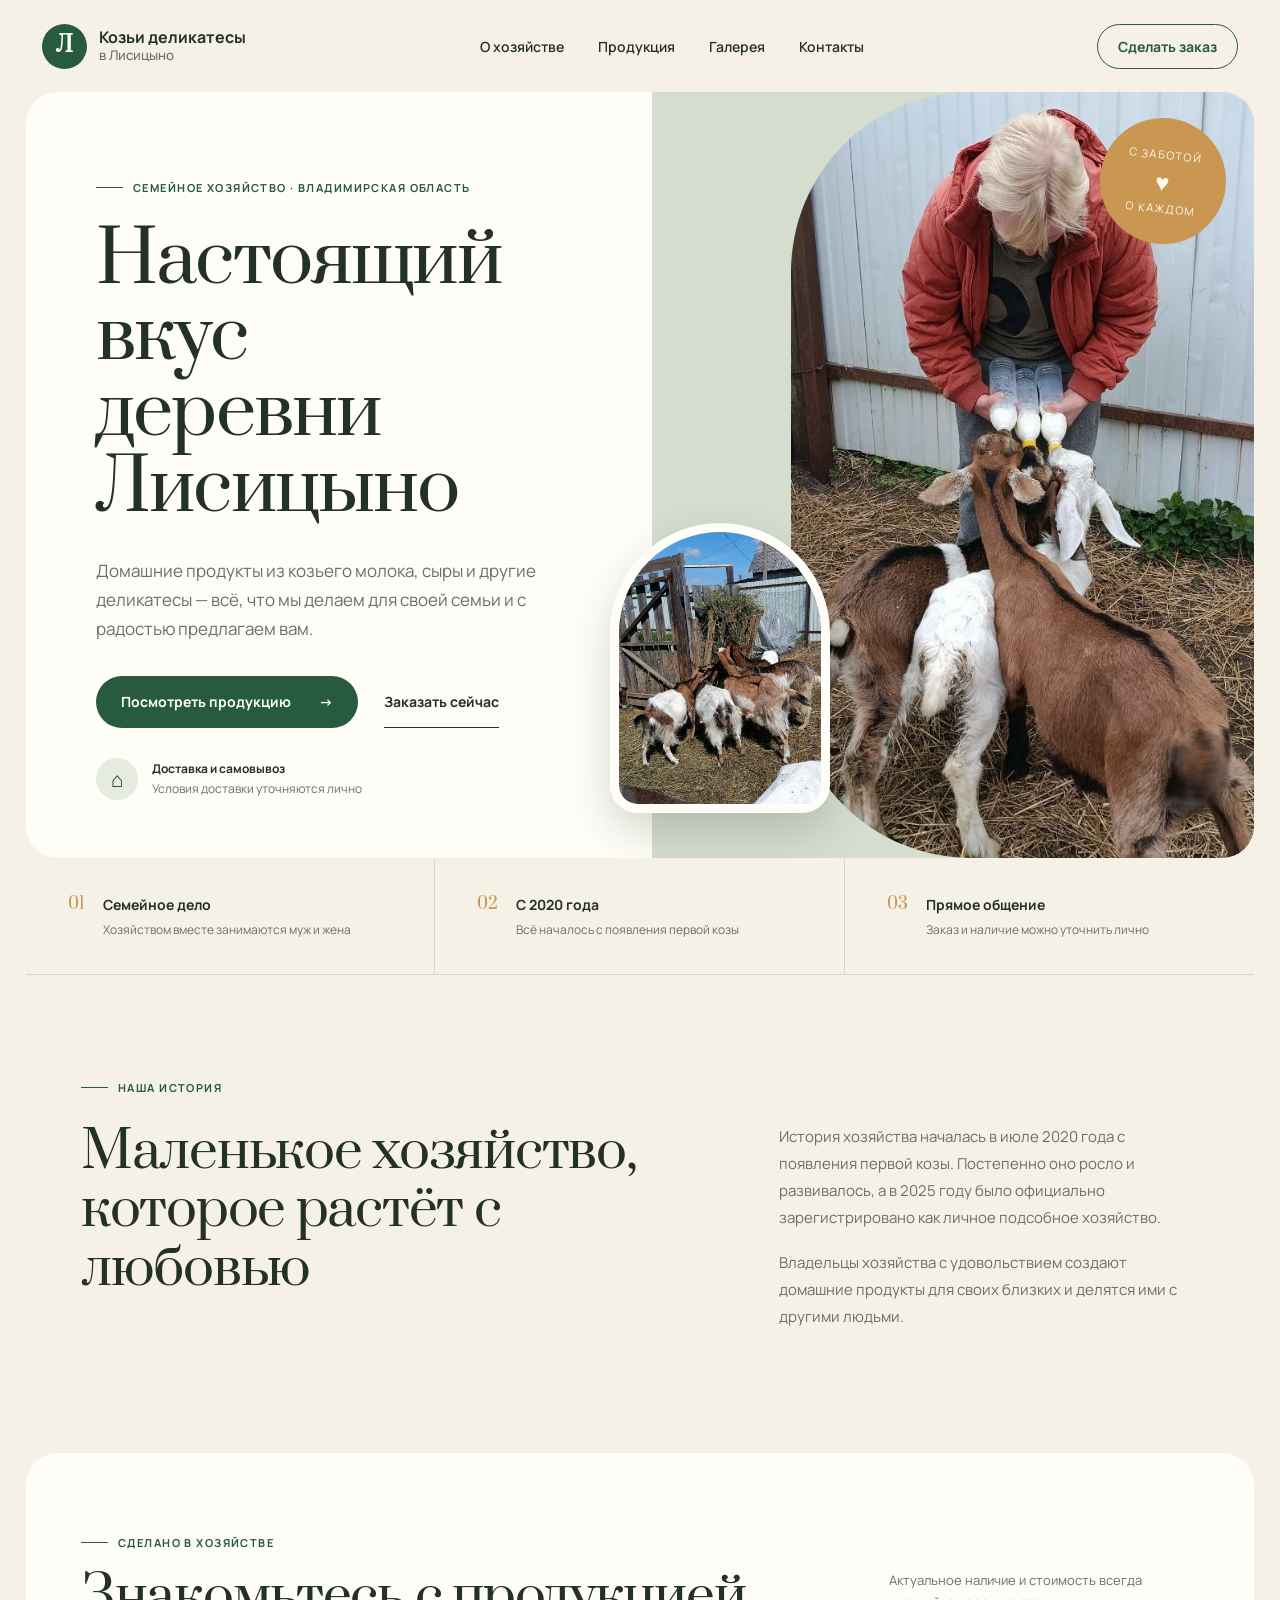
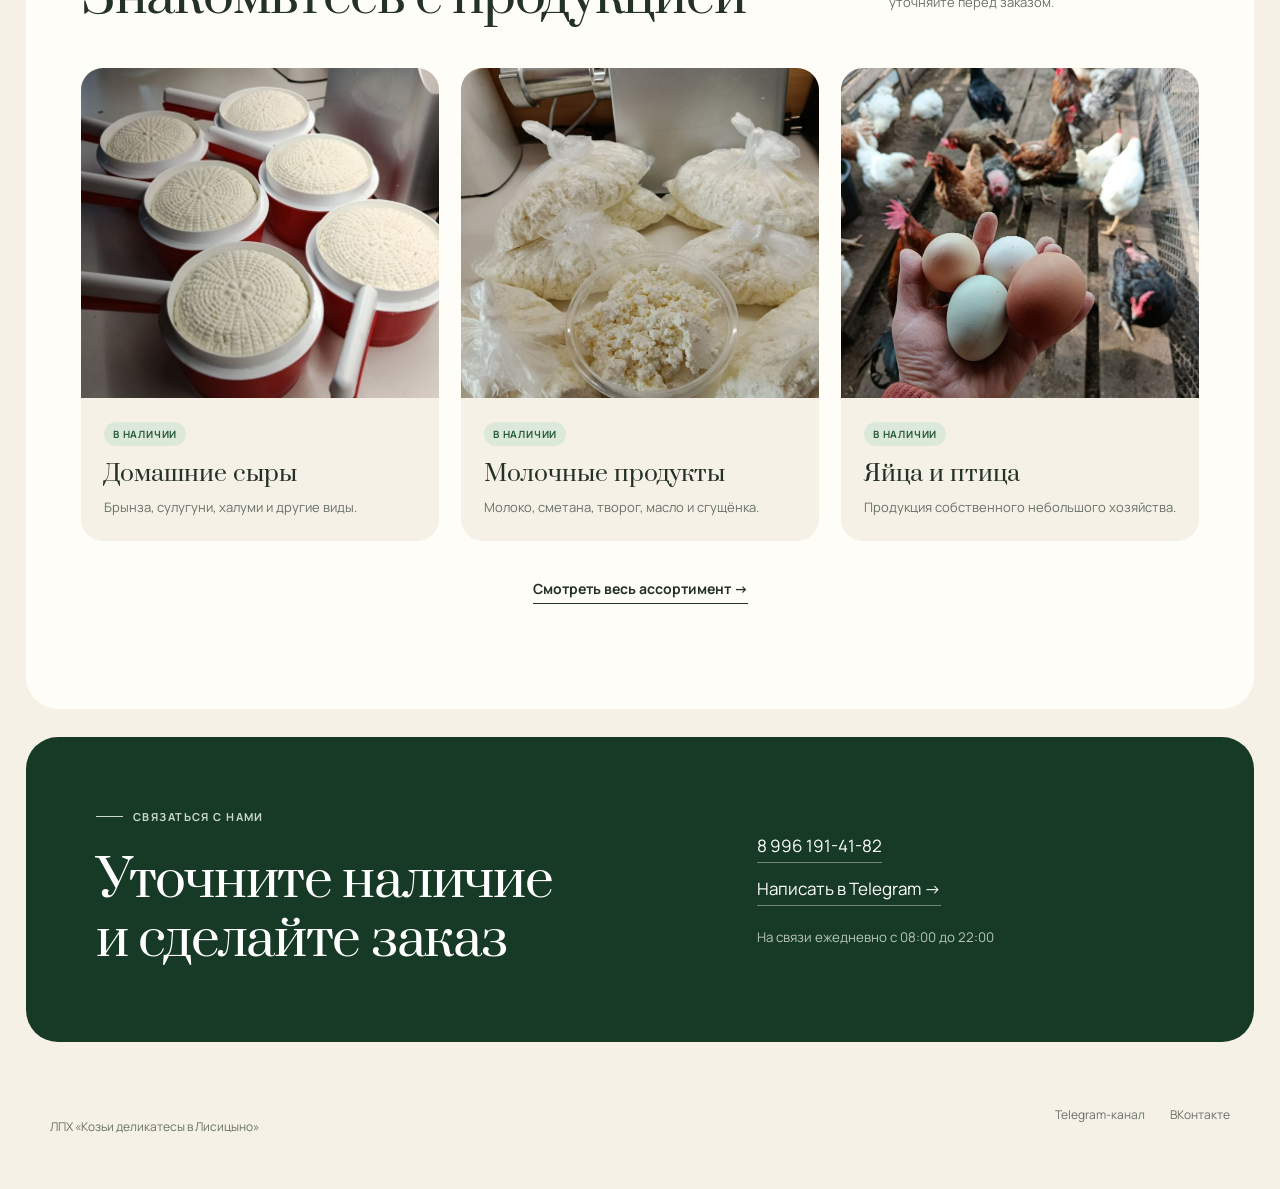
==== index.html @ 22e9ccdc "Publish LPH Lisizino website" ====
<!doctype html>
<html lang="ru">
  <head>
    <meta charset="UTF-8" />
    <meta name="viewport" content="width=device-width, initial-scale=1.0" />
    <meta
      name="description"
      content="Семейное хозяйство «Козьи деликатесы в Лисицыно»: домашние продукты, козоводство и птицеводство во Владимирской области."
    />
    <meta property="og:title" content="ЛПХ Козьи деликатесы в Лисицыно" />
    <meta
      property="og:description"
      content="Семейное хозяйство во Владимирской области. Продукты, сделанные с заботой о близких и покупателях."
    />
    <meta property="og:type" content="website" />
    <title>ЛПХ Козьи деликатесы в Лисицыно</title>
    <link rel="preconnect" href="https://fonts.googleapis.com" />
    <link rel="preconnect" href="https://fonts.gstatic.com" crossorigin />
    <link
      href="https://fonts.googleapis.com/css2?family=Manrope:wght@400;500;600;700&amp;family=Prata&amp;display=swap"
      rel="stylesheet"
    />
    <link rel="stylesheet" href="css/style.css" />
  </head>
  <body>
    <header class="site-header">
      <a class="brand" href="#top" aria-label="На главную">
        <span class="brand-mark" aria-hidden="true">Л</span>
        <span>Козьи деликатесы<br /><small>в Лисицыно</small></span>
      </a>
      <nav class="desktop-nav" aria-label="Основная навигация">
        <a href="about.html">О хозяйстве</a>
        <a href="products.html">Продукция</a>
        <a href="gallery.html">Галерея</a>
        <a href="contacts.html">Контакты</a>
      </nav>
      <a class="header-action" href="order.html">
        Сделать заказ
      </a>
    </header>

    <main id="top">
      <section class="hero" aria-labelledby="hero-title">
        <div class="hero-copy">
          <p class="eyebrow"><span></span> Семейное хозяйство · Владимирская область</p>
          <h1 id="hero-title">Настоящий вкус<br />деревни Лисицыно</h1>
          <p class="hero-lead">
            Домашние продукты из козьего молока, сыры и другие деликатесы — всё, что мы делаем для своей семьи и с радостью предлагаем вам.
          </p>
          <div class="hero-actions">
            <a class="button button-primary" href="products.html">Посмотреть продукцию <span>→</span></a>
            <a class="button button-link" href="order.html">Заказать сейчас</a>
          </div>
          <div class="hero-note">
            <span class="hero-note-icon" aria-hidden="true">⌂</span>
            <p><strong>Доставка и самовывоз</strong><br />Условия доставки уточняются лично</p>
          </div>
        </div>

        <div class="hero-visual" aria-label="Фотографии хозяйства">
          <div class="photo photo-main">
            <img src="images/Козлята.jpg" alt="Кормление козлят в семейном хозяйстве" />
          </div>
          <div class="photo photo-small">
            <img src="images/Козы.jpg" alt="Козы на территории хозяйства" />
          </div>
          <div class="roundel" aria-hidden="true"><span>С заботой</span><b>♥</b><span>о каждом</span></div>
        </div>
      </section>

      <section class="trust-strip" aria-label="Главное о хозяйстве">
        <article><span>01</span><div><strong>Семейное дело</strong><p>Хозяйством вместе занимаются муж и жена</p></div></article>
        <article><span>02</span><div><strong>С 2020 года</strong><p>Всё началось с появления первой козы</p></div></article>
        <article><span>03</span><div><strong>Прямое общение</strong><p>Заказ и наличие можно уточнить лично</p></div></article>
      </section>

      <section class="intro" id="story">
        <p class="eyebrow"><span></span> Наша история</p>
        <div class="intro-grid">
          <h2>Маленькое хозяйство,<br />которое растёт с любовью</h2>
          <div>
            <p>
              История хозяйства началась в июле 2020 года с появления первой козы. Постепенно оно росло и развивалось, а в 2025 году было официально зарегистрировано как личное подсобное хозяйство.
            </p>
            <p>
              Владельцы хозяйства с удовольствием создают домашние продукты для своих близких и делятся ими с другими людьми.
            </p>
          </div>
        </div>
      </section>

      <section class="products-preview" id="products">
        <div class="section-heading">
          <div><p class="eyebrow"><span></span> Сделано в хозяйстве</p><h2>Знакомьтесь с продукцией</h2></div>
          <p>Актуальное наличие и стоимость всегда уточняйте перед заказом.</p>
        </div>
        <div class="product-grid">
          <a href="products.html" aria-label="Посмотреть домашние сыры"><article><img src="images/Сыр Брынза.jpg" alt="Домашняя брынза" loading="lazy" /><div><span class="available">В наличии</span><h3>Домашние сыры</h3><p>Брынза, сулугуни, халуми и другие виды.</p></div></article></a>
          <a href="products.html" aria-label="Посмотреть молочные продукты"><article><img src="images/Творог.jpg" alt="Домашний творог" loading="lazy" /><div><span class="available">В наличии</span><h3>Молочные продукты</h3><p>Молоко, сметана, творог, масло и сгущёнка.</p></div></article></a>
          <a href="products.html" aria-label="Посмотреть яйца и птицу"><article><img src="images/Яйца.jpg" alt="Домашние яйца" loading="lazy" /><div><span class="available">В наличии</span><h3>Яйца и птица</h3><p>Продукция собственного небольшого хозяйства.</p></div></article></a>
        </div>
        <a class="catalog-link" href="products.html">Смотреть весь ассортимент →</a>
      </section>

      <section class="contact-card" id="contacts">
        <div><p class="eyebrow light"><span></span> Связаться с нами</p><h2>Уточните наличие<br />и сделайте заказ</h2></div>
        <div class="contact-actions">
          <a href="tel:+79961914182">8 996 191-41-82</a>
          <a href="https://t.me/Oksana_Lisicino72" target="_blank" rel="noreferrer">Написать в Telegram →</a>
          <small>На связи ежедневно с 08:00 до 22:00</small>
        </div>
      </section>
    </main>

    <footer>
      <p>ЛПХ «Козьи деликатесы в Лисицыно»</p>
      <div><a href="https://t.me/lisizino" target="_blank" rel="noreferrer">Telegram-канал</a><a href="https://vk.com/club230676151" target="_blank" rel="noreferrer">ВКонтакте</a></div>
    </footer>
    <script src="js/main.js"></script>
  </body>
</html>
---- css/style.css ----
:root {
  --cream: #f6f1e7;
  --paper: #fffdf7;
  --ink: #243126;
  --muted: #687168;
  --green: #285b3d;
  --green-dark: #173a27;
  --sage: #aec0a2;
  --ochre: #c99752;
  --line: rgba(36, 49, 38, 0.14);
  --radius-lg: 32px;
  --radius-md: 22px;
}

* { box-sizing: border-box; }
html { scroll-behavior: smooth; }
body { margin: 0; background: var(--cream); color: var(--ink); font-family: "Manrope", sans-serif; }
a { color: inherit; text-decoration: none; }
img { display: block; width: 100%; height: 100%; object-fit: cover; }

.site-header { position: sticky; top: 0; z-index: 100; height: 92px; max-width: 1420px; margin: auto; padding: 0 42px; display: flex; align-items: center; justify-content: space-between; background: rgba(246,241,231,.94); backdrop-filter: blur(14px); }
.brand { display: flex; align-items: center; gap: 12px; font-weight: 700; line-height: 1.05; }
.brand small { font-weight: 500; color: var(--muted); }
.brand-mark { width: 45px; height: 45px; display: grid; place-items: center; border-radius: 50%; background: var(--green); color: white; font-family: "Prata", serif; font-size: 22px; }
.desktop-nav { display: flex; gap: 34px; font-size: 14px; font-weight: 600; }
.desktop-nav a { transition: color .2s; }
.desktop-nav a:hover { color: var(--green); }
.header-action { border: 1px solid var(--green); color: var(--green); border-radius: 999px; padding: 12px 20px; font-size: 14px; font-weight: 700; }

main { max-width: 1420px; margin: auto; padding: 0 26px 30px; }
.hero { min-height: 680px; border-radius: var(--radius-lg); background: var(--paper); overflow: hidden; display: grid; grid-template-columns: 51% 49%; }
.hero-copy { padding: 88px 70px 58px; display: flex; flex-direction: column; align-items: flex-start; }
.eyebrow { margin: 0 0 28px; display: flex; align-items: center; gap: 10px; color: var(--green); text-transform: uppercase; letter-spacing: .13em; font-size: 11px; font-weight: 700; }
.eyebrow span { width: 27px; height: 1px; background: currentColor; }
h1, h2 { font-family: "Prata", serif; font-weight: 400; letter-spacing: -.025em; }
h1 { max-width: 700px; margin: 0; font-size: clamp(51px, 5.6vw, 82px); line-height: 1.06; }
.hero-lead { max-width: 580px; margin: 30px 0 32px; color: var(--muted); font-size: 17px; line-height: 1.7; }
.hero-actions { display: flex; align-items: center; gap: 26px; }
.button { min-height: 52px; display: inline-flex; align-items: center; justify-content: center; gap: 28px; font-size: 14px; font-weight: 700; }
.button-primary { padding: 0 25px; border-radius: 999px; background: var(--green); color: white; transition: transform .2s, background .2s; }
.button-primary:hover { transform: translateY(-2px); background: var(--green-dark); }
.button-link { border-bottom: 1px solid var(--ink); }
.hero-note { margin-top: auto; padding-top: 30px; display: flex; align-items: center; gap: 14px; font-size: 12px; }
.hero-note p { margin: 0; line-height: 1.6; color: var(--muted); }
.hero-note strong { color: var(--ink); }
.hero-note-icon { width: 42px; height: 42px; display: grid; place-items: center; background: #e5ebdf; border-radius: 50%; font-size: 21px; }

.hero-visual { position: relative; min-height: 680px; background: #d5ddce; }
.photo { overflow: hidden; }
.photo-main { position: absolute; inset: 0 0 0 23%; border-radius: 180px 0 0 180px; }
.photo-main img { object-position: 50% 55%; }
.photo-small { position: absolute; left: -7%; bottom: 45px; width: 220px; height: 290px; border: 9px solid var(--paper); border-radius: 110px 110px 28px 28px; box-shadow: 0 18px 42px rgba(26,44,31,.18); }
.roundel { position: absolute; right: 28px; top: 26px; width: 126px; height: 126px; border-radius: 50%; background: var(--ochre); color: #fff8eb; display: flex; flex-direction: column; justify-content: center; align-items: center; transform: rotate(6deg); font-size: 11px; text-transform: uppercase; letter-spacing: .12em; }
.roundel b { font-size: 24px; margin: 3px; }

.trust-strip { display: grid; grid-template-columns: repeat(3,1fr); border-bottom: 1px solid var(--line); }
.trust-strip article { padding: 35px 42px; display: flex; gap: 18px; border-right: 1px solid var(--line); }
.trust-strip article:last-child { border: 0; }
.trust-strip span { color: var(--ochre); font-family: "Prata", serif; }
.trust-strip strong { font-size: 14px; }
.trust-strip p { margin: 6px 0 0; color: var(--muted); font-size: 12px; line-height: 1.5; }

.intro { padding: 105px 55px; }
.intro-grid { display: grid; grid-template-columns: 1.05fr .75fr; gap: 110px; }
h2 { margin: 0; font-size: clamp(38px, 4vw, 58px); line-height: 1.15; }
.intro-grid p { margin: 0 0 18px; color: var(--muted); font-size: 15px; line-height: 1.8; }

.products-preview { padding: 82px 55px 105px; background: var(--paper); border-radius: var(--radius-lg); }
.section-heading { margin-bottom: 42px; display: flex; align-items: end; justify-content: space-between; gap: 30px; }
.section-heading .eyebrow { margin-bottom: 18px; }
.section-heading > p { max-width: 310px; color: var(--muted); font-size: 13px; line-height: 1.7; }
.product-grid { display: grid; grid-template-columns: repeat(3,1fr); gap: 22px; }
.product-grid > a { display: block; border-radius: var(--radius-md); }
.product-grid article { height: 100%; overflow: hidden; background: var(--cream); border-radius: var(--radius-md); transition: transform .28s ease, box-shadow .28s ease; }
.product-grid > a:hover article, .product-grid > a:focus-visible article { transform: scale(1.035); box-shadow: 0 20px 42px rgba(31,54,36,.16); }
.product-grid > a:focus-visible { outline: 3px solid var(--ochre); outline-offset: 5px; }
.product-grid article > img { height: 330px; }
.product-grid article > div { padding: 23px; }
.available { display: inline-block; margin-bottom: 12px; padding: 5px 9px; border-radius: 999px; color: var(--green); background: #dce9da; font-size: 10px; font-weight: 700; text-transform: uppercase; letter-spacing: .08em; }
.product-grid h3 { margin: 0 0 8px; font-family: "Prata", serif; font-weight: 400; font-size: 23px; }
.product-grid p { margin: 0; color: var(--muted); font-size: 13px; line-height: 1.6; }

.contact-card { margin-top: 28px; padding: 72px 70px; border-radius: var(--radius-lg); background: var(--green-dark); color: white; display: grid; grid-template-columns: 1fr .7fr; align-items: center; gap: 50px; }
.eyebrow.light { color: #cad8c7; }
.contact-actions { display: flex; flex-direction: column; align-items: flex-start; gap: 14px; }
.contact-actions a { font-size: 17px; border-bottom: 1px solid rgba(255,255,255,.4); padding-bottom: 5px; }
.contact-actions small { margin-top: 8px; color: #b7c6b8; }
footer { max-width: 1420px; margin: auto; padding: 34px 50px 42px; display: flex; justify-content: space-between; color: var(--muted); font-size: 12px; }
footer div { display: flex; gap: 25px; }
.desktop-nav .active { color: var(--green); }
.catalog-link { display: table; margin: 38px auto 0; border-bottom: 1px solid var(--ink); padding-bottom: 5px; font-weight: 700; font-size: 14px; }

.page-hero { padding: 105px 55px 90px; text-align: center; }
.page-hero .eyebrow { justify-content: center; }
.page-hero h1 { max-width: none; }
.page-hero > p:last-child { max-width: 580px; margin: 28px auto 0; color: var(--muted); line-height: 1.75; }
.catalog-section { padding: 72px 55px 100px; background: var(--paper); border-radius: var(--radius-lg); }
.catalog-section.alt { margin-top: 28px; background: #e9edde; }
.category-heading { margin-bottom: 40px; display: grid; grid-template-columns: .45fr 1fr; align-items: end; gap: 30px; }
.category-heading > p { margin: 0; color: var(--green); text-transform: uppercase; letter-spacing: .12em; font-size: 11px; font-weight: 700; }
.catalog-grid { display: grid; grid-template-columns: repeat(3,1fr); gap: 22px; }
.catalog-card { position: relative; overflow: hidden; background: var(--cream); border-radius: var(--radius-md); transition: transform .28s ease, box-shadow .28s ease; }
.catalog-card:hover, .catalog-card:focus-within { transform: scale(1.025); box-shadow: 0 20px 42px rgba(31,54,36,.16); }
.catalog-card img { height: 290px; }
.catalog-card > div { padding: 22px; }
.catalog-card h3 { margin: 0 0 8px; font-family: "Prata", serif; font-size: 22px; font-weight: 400; }
.catalog-card p { min-height: 42px; margin: 0 0 17px; color: var(--muted); font-size: 12px; line-height: 1.65; }
.catalog-card a { font-size: 12px; font-weight: 700; border-bottom: 1px solid var(--ink); }
.catalog-card a::after { content: ""; position: absolute; inset: 0; z-index: 2; }
.catalog-card:focus-within { outline: 3px solid var(--ochre); outline-offset: 4px; }
.catalog-note { max-width: 730px; margin: 38px auto 0; text-align: center; color: var(--muted); font-size: 13px; line-height: 1.7; }

.about-hero { min-height: 650px; border-radius: var(--radius-lg); overflow: hidden; background: var(--paper); display: grid; grid-template-columns: 1fr .82fr; }
.about-hero > div { padding: 100px 70px; display: flex; flex-direction: column; justify-content: center; }
.about-hero > div > p:last-child { max-width: 510px; color: var(--muted); line-height: 1.75; }
.about-hero > img { min-height: 650px; }
.timeline-section { padding: 105px 55px; }
.timeline { display: grid; grid-template-columns: repeat(3,1fr); border-top: 1px solid var(--line); }
.timeline article { padding: 35px 40px 10px 0; }
.timeline strong { color: var(--ochre); font-family: "Prata", serif; }
.timeline h3 { font-family: "Prata", serif; font-size: 25px; font-weight: 400; }
.timeline p { color: var(--muted); font-size: 13px; line-height: 1.7; }
.family-story { padding: 75px 60px; border-radius: var(--radius-lg); background: var(--paper); display: grid; grid-template-columns: 1fr .9fr; align-items: center; gap: 90px; }
.stacked-photos { height: 650px; position: relative; }
.stacked-photos img:first-child { width: 74%; border-radius: 190px 190px 30px 30px; }
.stacked-photos img:last-child { position: absolute; right: 0; bottom: 10px; width: 48%; height: 45%; border: 8px solid var(--paper); border-radius: 28px; }
.family-story > div:last-child > p:not(.eyebrow) { color: var(--muted); line-height: 1.8; }
.family-story .button { margin-top: 20px; }

.gallery-heading { padding-bottom: 65px; }
.gallery-grid { padding: 0 20px 80px; display: grid; grid-template-columns: repeat(4,1fr); grid-auto-rows: 290px; gap: 15px; }
.gallery-grid button { position: relative; border: 0; padding: 0; overflow: hidden; border-radius: 18px; cursor: zoom-in; background: #ddd; }
.gallery-grid button:nth-child(1), .gallery-grid button:nth-child(6), .gallery-grid button:nth-child(9) { grid-row: span 2; }
.gallery-grid button:nth-child(4), .gallery-grid button:nth-child(11) { grid-column: span 2; }
.gallery-grid img { transition: transform .35s; }
.gallery-grid button:hover img { transform: scale(1.035); }
.gallery-grid span { position: absolute; left: 14px; bottom: 14px; padding: 7px 11px; background: rgba(255,253,247,.9); border-radius: 999px; font-size: 10px; font-weight: 700; }
.lightbox { width: min(90vw, 900px); height: 88vh; padding: 0; border: 0; border-radius: 22px; background: #111; }
.lightbox::backdrop { background: rgba(20,28,22,.8); }
.lightbox img { object-fit: contain; }
.lightbox button { position: absolute; z-index: 2; right: 14px; top: 12px; width: 42px; height: 42px; border: 0; border-radius: 50%; background: white; font-size: 25px; cursor: pointer; }

.contacts-layout { min-height: 670px; border-radius: var(--radius-lg); overflow: hidden; background: var(--paper); display: grid; grid-template-columns: 1fr .8fr; }
.contacts-copy { padding: 90px 70px 60px; }
.contacts-copy > p { max-width: 550px; color: var(--muted); line-height: 1.75; }
.contacts-photo img { min-height: 670px; }
.contact-list { margin-top: 45px; border-top: 1px solid var(--line); }
.contact-list a { padding: 19px 0; border-bottom: 1px solid var(--line); display: grid; grid-template-columns: 130px 1fr auto; align-items: center; gap: 16px; }
.contact-list small { color: var(--muted); }
.contact-list strong { font-size: 15px; }
.delivery-grid { padding: 90px 55px; display: grid; grid-template-columns: repeat(3,1fr); gap: 22px; }
.delivery-grid article { padding: 36px; border: 1px solid var(--line); border-radius: var(--radius-md); }
.delivery-grid span { color: var(--ochre); font-family: "Prata", serif; }
.delivery-grid h2 { margin: 28px 0 15px; font-size: 29px; }
.delivery-grid p { color: var(--muted); font-size: 13px; line-height: 1.75; }
.social-section { padding: 75px 70px; border-radius: var(--radius-lg); background: #e3e9dc; display: grid; grid-template-columns: 1fr .7fr; align-items: center; gap: 50px; }
.social-section > div:last-child { display: flex; flex-direction: column; }
.social-section a { padding: 20px 0; border-bottom: 1px solid var(--line); display: flex; justify-content: space-between; font-weight: 700; }

.order-layout { min-height: 730px; overflow: hidden; border-radius: var(--radius-lg); background: var(--paper); display: grid; grid-template-columns: .82fr 1.18fr; }
.order-intro { padding: 90px 65px; background: #e4eadc; }
.order-intro > p:not(.eyebrow) { max-width: 510px; color: var(--muted); line-height: 1.75; }
.order-facts { margin-top: 55px; display: grid; gap: 18px; }
.order-facts p { margin: 0; padding-top: 18px; border-top: 1px solid var(--line); color: var(--muted); font-size: 12px; line-height: 1.65; }
.order-facts strong { color: var(--ink); font-size: 13px; }
.form-panel { padding: 70px; }
.form-panel form { display: grid; gap: 22px; }
.form-row { display: grid; grid-template-columns: 1fr 1fr; gap: 18px; }
.form-panel label, .form-panel legend { display: grid; gap: 9px; font-size: 12px; font-weight: 700; }
.form-panel label > span:first-of-type { color: #9c493d; }
.form-panel input, .form-panel textarea { width: 100%; border: 1px solid var(--line); border-radius: 12px; background: #faf8f1; color: var(--ink); padding: 14px 15px; font: inherit; font-size: 14px; outline: none; resize: vertical; }
.form-panel input:focus, .form-panel textarea:focus { border-color: var(--green); box-shadow: 0 0 0 3px rgba(40,91,61,.1); }
.form-panel fieldset { margin: 0; padding: 0; border: 0; }
.form-panel fieldset legend { margin-bottom: 12px; }
.radio { display: inline-flex !important; grid-auto-flow: column; align-items: center; justify-content: start; margin-right: 16px; cursor: pointer; }
.radio input, .agreement input { width: 18px; height: 18px; accent-color: var(--green); }
.radio span, .agreement span { color: var(--ink) !important; }
.agreement { display: flex !important; grid-auto-flow: column; align-items: flex-start; justify-content: start; font-weight: 500 !important; cursor: pointer; }
.submit-order { min-height: 56px; border: 0; border-radius: 999px; padding: 0 25px; background: var(--green); color: white; display: flex; align-items: center; justify-content: space-between; font: inherit; font-size: 14px; font-weight: 700; cursor: pointer; transition: background .2s, transform .2s; }
.submit-order:hover { background: var(--green-dark); transform: translateY(-2px); }
.submit-order:disabled { opacity: .65; cursor: wait; transform: none; }
.form-hint { margin: -9px 0 0; text-align: center; color: var(--muted); font-size: 10px; }
.form-hint.error { color: #a53f35; font-weight: 700; }
.website-field { position: absolute !important; left: -10000px !important; width: 1px !important; height: 1px !important; overflow: hidden !important; }
.product-suggestions { margin-top: -10px; }
.product-suggestions > p { margin: 0 0 10px; color: var(--muted); font-size: 11px; font-weight: 600; }
.suggestion-chips { display: flex; flex-wrap: wrap; gap: 8px; max-height: 126px; overflow-y: auto; padding: 2px 3px 3px 0; scrollbar-width: thin; }
.suggestion-chip { min-height: 36px; padding: 8px 13px; border: 1px solid var(--line); border-radius: 999px; background: var(--cream); color: var(--ink); font: inherit; font-size: 11px; font-weight: 600; cursor: pointer; transition: transform .18s, border-color .18s, background .18s; }
.suggestion-chip:hover { transform: translateY(-2px); border-color: var(--green); background: #e5ebdf; }
.suggestion-chip:active { transform: scale(.96); }
.suggestion-chip.selected { border-color: var(--green); background: var(--green); color: white; }
.suggestion-chip:focus-visible { outline: 3px solid rgba(201,151,82,.45); outline-offset: 2px; }
.order-result { text-align: center; padding-top: 45px; }
.result-icon { width: 65px; height: 65px; margin: auto; display: grid; place-items: center; border-radius: 50%; background: #dce9da; color: var(--green); font-size: 27px; }
.order-result h2 { margin: 25px 0 12px; font-size: 38px; }
.order-result > p { color: var(--muted); line-height: 1.7; }
.prepared-message { margin: 25px 0; padding: 18px; border-radius: 14px; background: var(--cream); white-space: pre-line; text-align: left; color: var(--muted); font-size: 12px; line-height: 1.6; }
.start-over { display: block; margin: 20px auto 0; border: 0; border-bottom: 1px solid var(--ink); background: none; font: inherit; font-size: 12px; cursor: pointer; }

@media (max-width: 900px) {
  body { padding-bottom: 64px; }
  .desktop-nav { position: fixed; z-index: 110; left: 10px; right: 10px; bottom: 8px; display: grid; grid-template-columns: repeat(4,1fr); gap: 0; padding: 7px; border: 1px solid var(--line); border-radius: 18px; background: rgba(255,253,247,.96); box-shadow: 0 10px 35px rgba(24,44,29,.18); backdrop-filter: blur(14px); }
  .desktop-nav a { padding: 8px 4px; text-align: center; font-size: 10px; }
  .site-header { padding: 0 22px; }
  main { padding: 0 12px 18px; }
  .hero { grid-template-columns: 1fr; }
  .hero-copy { padding: 58px 34px 42px; min-height: 610px; }
  .hero-visual { min-height: 520px; }
  .photo-main { inset: 0; border-radius: 0; }
  .photo-small { left: 22px; width: 160px; height: 215px; }
  .trust-strip { grid-template-columns: 1fr; padding: 16px 0; }
  .trust-strip article { border-right: 0; padding: 18px 28px; }
  .intro { padding: 80px 24px; }
  .intro-grid { grid-template-columns: 1fr; gap: 34px; }
  .products-preview { padding: 70px 24px; }
  .section-heading { align-items: flex-start; flex-direction: column; }
  .product-grid { grid-template-columns: 1fr; }
  .product-grid article > img { height: 380px; }
  .contact-card { padding: 56px 30px; grid-template-columns: 1fr; }
  .page-hero { padding: 75px 25px; }
  .catalog-section { padding: 60px 25px; }
  .category-heading { grid-template-columns: 1fr; }
  .catalog-grid { grid-template-columns: repeat(2,1fr); }
  .about-hero, .contacts-layout { grid-template-columns: 1fr; }
  .about-hero > div, .contacts-copy { padding: 70px 35px; }
  .about-hero > img, .contacts-photo img { min-height: 520px; }
  .family-story { grid-template-columns: 1fr; padding: 55px 30px; gap: 50px; }
  .gallery-grid { grid-template-columns: repeat(2,1fr); }
  .delivery-grid { padding: 70px 25px; grid-template-columns: 1fr; }
  .social-section { padding: 55px 30px; grid-template-columns: 1fr; }
  .order-layout { grid-template-columns: 1fr; }
  .order-intro, .form-panel { padding: 60px 35px; }
}

@media (max-width: 560px) {
  .site-header { height: 78px; }
  .brand { font-size: 13px; }
  .brand-mark { width: 39px; height: 39px; }
  .header-action { padding: 10px 13px; font-size: 11px; }
  .hero-copy { min-height: auto; padding: 48px 24px 42px; }
  h1 { font-size: 43px; }
  .hero-lead { font-size: 15px; }
  .hero-actions { width: 100%; flex-direction: column; align-items: stretch; gap: 14px; }
  .button-link { border: 0; }
  .hero-note { margin-top: 38px; }
  .hero-visual { min-height: 460px; }
  .roundel { width: 104px; height: 104px; right: 12px; }
  .photo-small { width: 125px; height: 176px; border-width: 6px; }
  .product-grid article > img { height: 300px; }
  footer { padding: 28px 25px; flex-direction: column; gap: 18px; }
  .catalog-grid { grid-template-columns: 1fr; }
  .catalog-card img { height: 330px; }
  .timeline-section { padding: 75px 24px; }
  .timeline { grid-template-columns: 1fr; }
  .stacked-photos { height: 500px; }
  .gallery-grid { padding: 0 0 60px; grid-auto-rows: 220px; gap: 8px; }
  .gallery-grid button { border-radius: 12px; }
  .gallery-grid button:nth-child(4), .gallery-grid button:nth-child(11) { grid-column: span 1; }
  .contacts-copy { padding: 58px 24px; }
  .contact-list a { grid-template-columns: 1fr auto; }
  .contact-list small { grid-column: 1 / -1; }
  .order-intro, .form-panel { padding: 52px 23px; }
  .form-row { grid-template-columns: 1fr; }
}
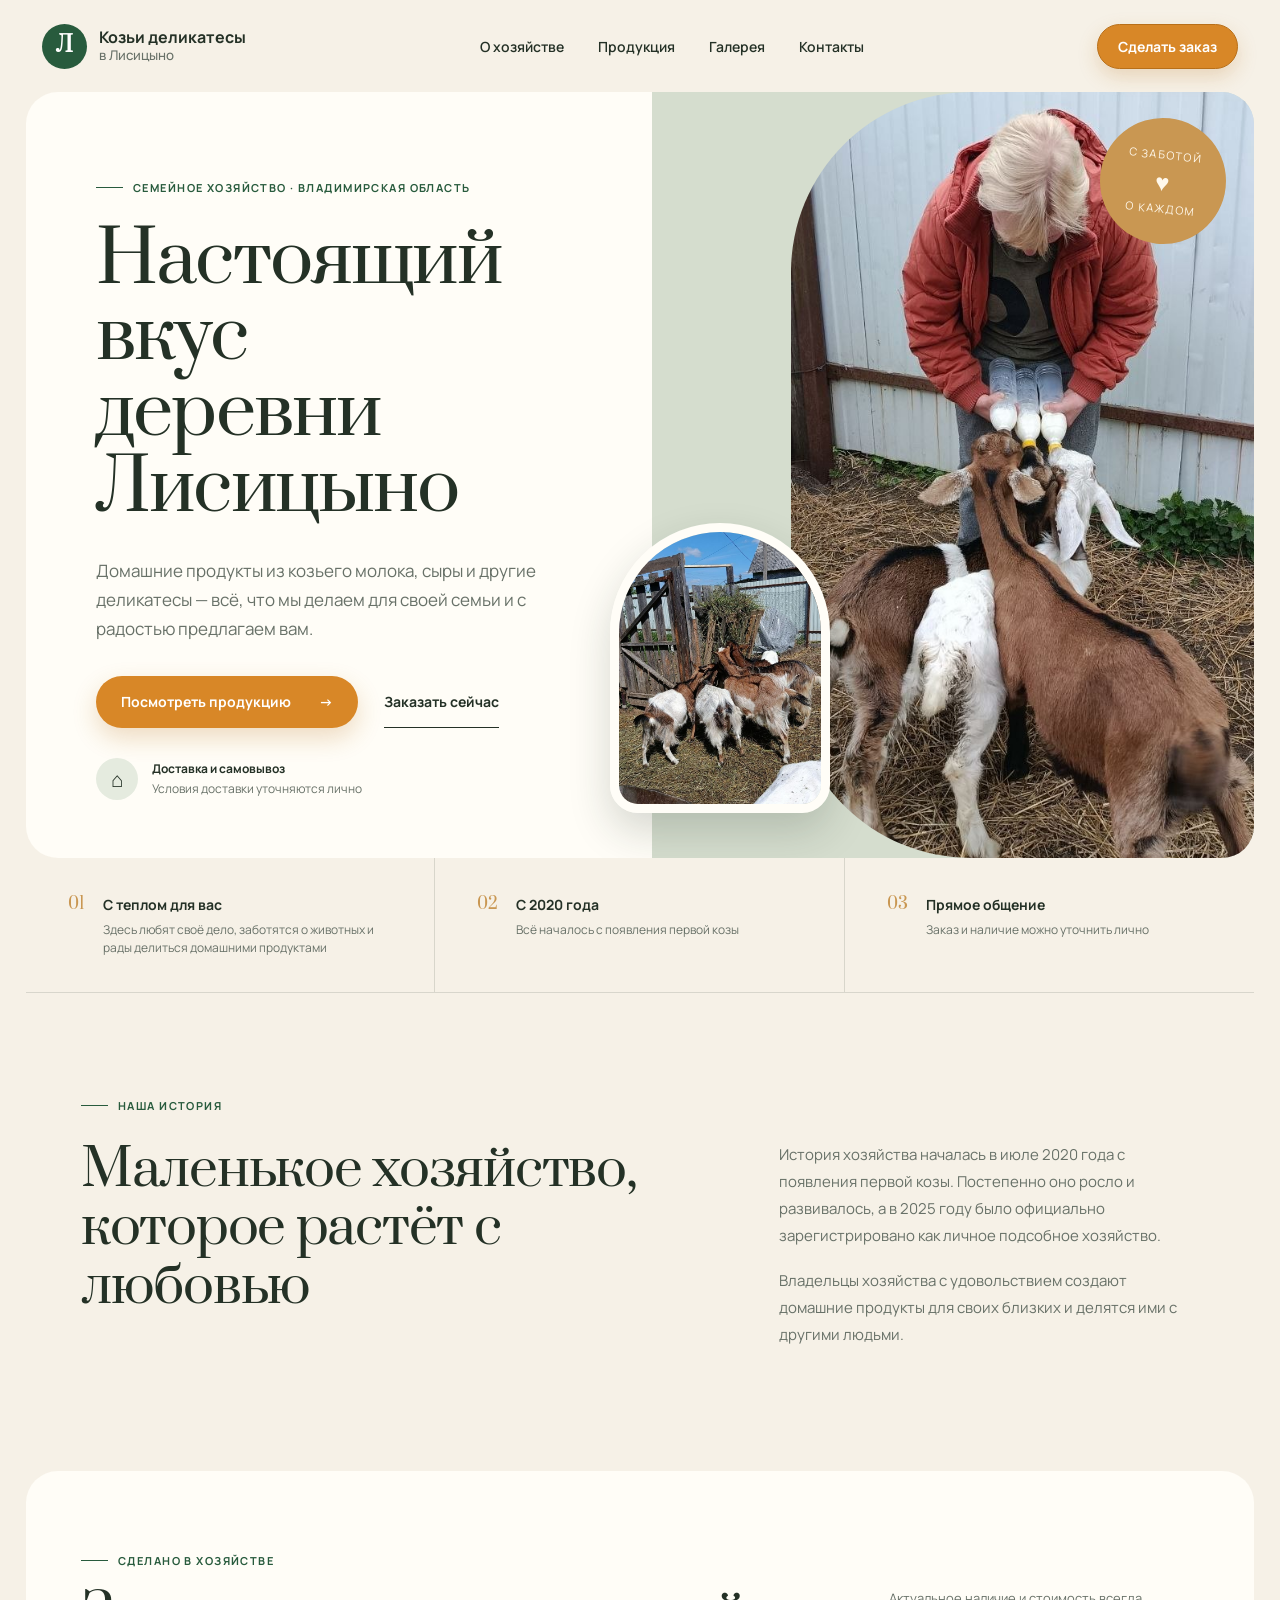
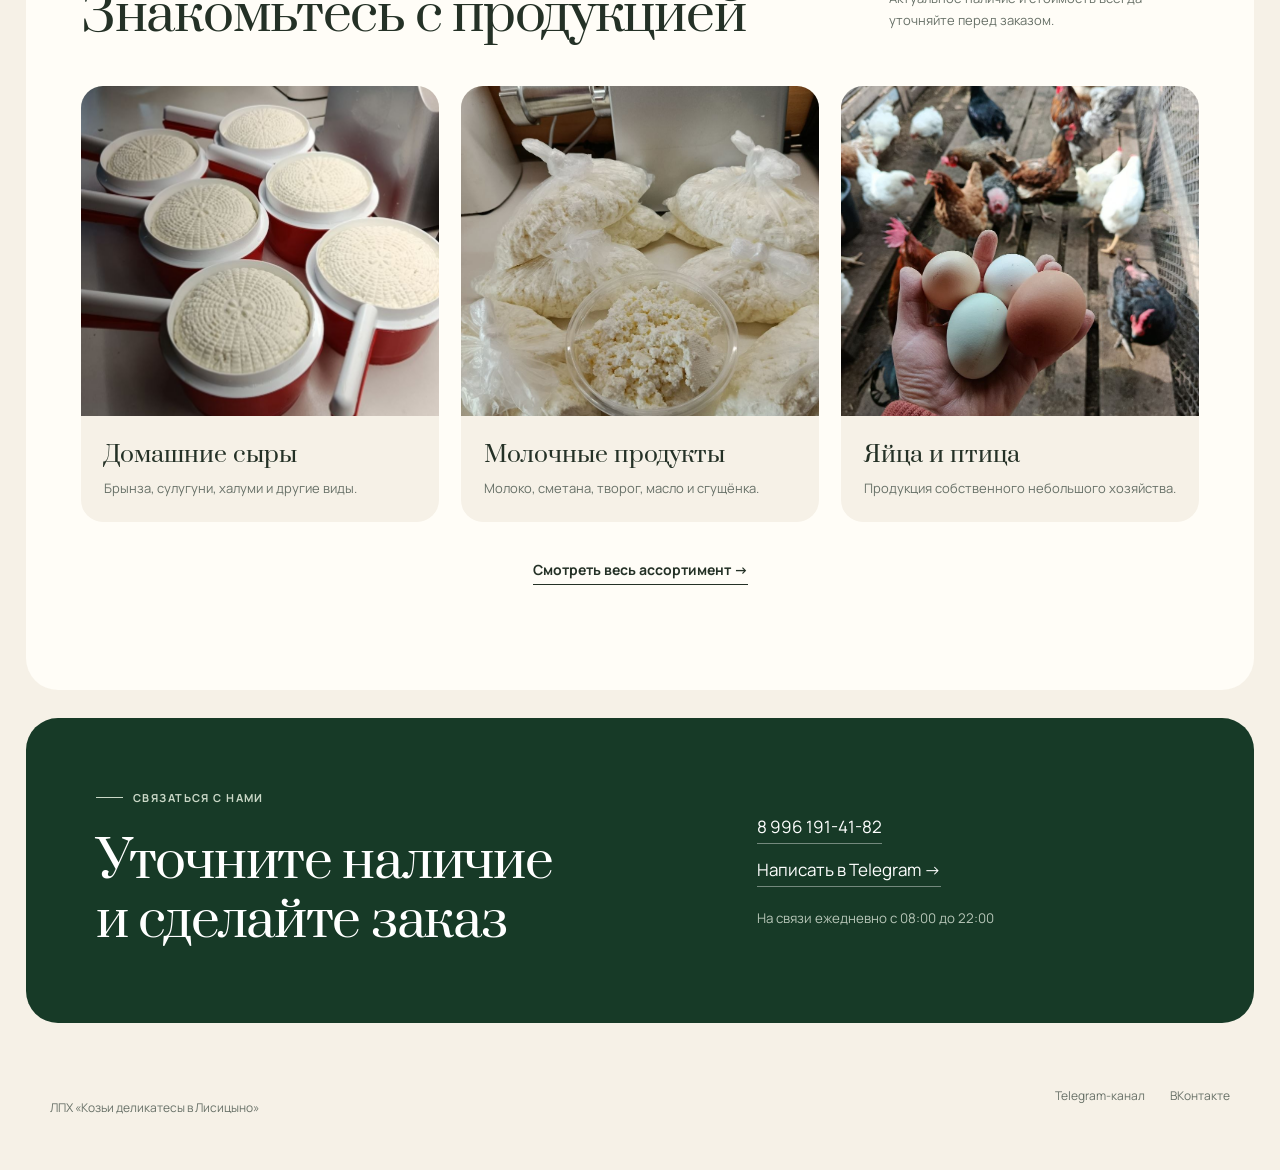
==== commit d257a4a4: "Improve ordering flow and contact options" ====
--- a/index.html
+++ b/index.html
@@ -20,7 +20,7 @@
       href="https://fonts.googleapis.com/css2?family=Manrope:wght@400;500;600;700&amp;family=Prata&amp;display=swap"
       rel="stylesheet"
     />
-    <link rel="stylesheet" href="css/style.css" />
+    <link rel="stylesheet" href="css/style.css?v=20260912-1" />
   </head>
   <body>
     <header class="site-header">
@@ -69,7 +69,7 @@
       </section>
 
       <section class="trust-strip" aria-label="Главное о хозяйстве">
-        <article><span>01</span><div><strong>Семейное дело</strong><p>Хозяйством вместе занимаются муж и жена</p></div></article>
+        <article><span>01</span><div><strong>С теплом для вас</strong><p>Здесь любят своё дело, заботятся о животных и рады делиться домашними продуктами</p></div></article>
         <article><span>02</span><div><strong>С 2020 года</strong><p>Всё началось с появления первой козы</p></div></article>
         <article><span>03</span><div><strong>Прямое общение</strong><p>Заказ и наличие можно уточнить лично</p></div></article>
       </section>
@@ -95,9 +95,9 @@
           <p>Актуальное наличие и стоимость всегда уточняйте перед заказом.</p>
         </div>
         <div class="product-grid">
-          <a href="products.html" aria-label="Посмотреть домашние сыры"><article><img src="images/Сыр Брынза.jpg" alt="Домашняя брынза" loading="lazy" /><div><span class="available">В наличии</span><h3>Домашние сыры</h3><p>Брынза, сулугуни, халуми и другие виды.</p></div></article></a>
-          <a href="products.html" aria-label="Посмотреть молочные продукты"><article><img src="images/Творог.jpg" alt="Домашний творог" loading="lazy" /><div><span class="available">В наличии</span><h3>Молочные продукты</h3><p>Молоко, сметана, творог, масло и сгущёнка.</p></div></article></a>
-          <a href="products.html" aria-label="Посмотреть яйца и птицу"><article><img src="images/Яйца.jpg" alt="Домашние яйца" loading="lazy" /><div><span class="available">В наличии</span><h3>Яйца и птица</h3><p>Продукция собственного небольшого хозяйства.</p></div></article></a>
+          <a href="products.html" aria-label="Посмотреть домашние сыры"><article><img src="images/Сыр Брынза.jpg" alt="Домашняя брынза" loading="lazy" /><div><h3>Домашние сыры</h3><p>Брынза, сулугуни, халуми и другие виды.</p></div></article></a>
+          <a href="products.html" aria-label="Посмотреть молочные продукты"><article><img src="images/Творог.jpg" alt="Домашний творог" loading="lazy" /><div><h3>Молочные продукты</h3><p>Молоко, сметана, творог, масло и сгущёнка.</p></div></article></a>
+          <a href="products.html" aria-label="Посмотреть яйца и птицу"><article><img src="images/Яйца.jpg" alt="Домашние яйца" loading="lazy" /><div><h3>Яйца и птица</h3><p>Продукция собственного небольшого хозяйства.</p></div></article></a>
         </div>
         <a class="catalog-link" href="products.html">Смотреть весь ассортимент →</a>
       </section>
--- a/css/style.css
+++ b/css/style.css
@@ -25,7 +25,8 @@
 .desktop-nav { display: flex; gap: 34px; font-size: 14px; font-weight: 600; }
 .desktop-nav a { transition: color .2s; }
 .desktop-nav a:hover { color: var(--green); }
-.header-action { border: 1px solid var(--green); color: var(--green); border-radius: 999px; padding: 12px 20px; font-size: 14px; font-weight: 700; }
+.header-action { border: 1px solid #b86f19; color: #fff; background: #d88727; border-radius: 999px; padding: 12px 20px; font-size: 14px; font-weight: 700; box-shadow: 0 8px 20px rgba(184,111,25,.22); transition: transform .2s, background .2s, box-shadow .2s; }
+.header-action:hover { background: #bc701c; transform: translateY(-2px); box-shadow: 0 12px 25px rgba(184,111,25,.32); }
 
 main { max-width: 1420px; margin: auto; padding: 0 26px 30px; }
 .hero { min-height: 680px; border-radius: var(--radius-lg); background: var(--paper); overflow: hidden; display: grid; grid-template-columns: 51% 49%; }
@@ -37,8 +38,8 @@
 .hero-lead { max-width: 580px; margin: 30px 0 32px; color: var(--muted); font-size: 17px; line-height: 1.7; }
 .hero-actions { display: flex; align-items: center; gap: 26px; }
 .button { min-height: 52px; display: inline-flex; align-items: center; justify-content: center; gap: 28px; font-size: 14px; font-weight: 700; }
-.button-primary { padding: 0 25px; border-radius: 999px; background: var(--green); color: white; transition: transform .2s, background .2s; }
-.button-primary:hover { transform: translateY(-2px); background: var(--green-dark); }
+.button-primary { padding: 0 25px; border-radius: 999px; background: #d88727; color: white; box-shadow: 0 10px 24px rgba(184,111,25,.24); transition: transform .2s, background .2s, box-shadow .2s; }
+.button-primary:hover { transform: translateY(-2px); background: #bc701c; box-shadow: 0 14px 28px rgba(184,111,25,.32); }
 .button-link { border-bottom: 1px solid var(--ink); }
 .hero-note { margin-top: auto; padding-top: 30px; display: flex; align-items: center; gap: 14px; font-size: 12px; }
 .hero-note p { margin: 0; line-height: 1.6; color: var(--muted); }
@@ -105,7 +106,7 @@
 .catalog-card > div { padding: 22px; }
 .catalog-card h3 { margin: 0 0 8px; font-family: "Prata", serif; font-size: 22px; font-weight: 400; }
 .catalog-card p { min-height: 42px; margin: 0 0 17px; color: var(--muted); font-size: 12px; line-height: 1.65; }
-.catalog-card a { font-size: 12px; font-weight: 700; border-bottom: 1px solid var(--ink); }
+.catalog-card a { display: inline-flex; padding: 9px 14px; border: 0; border-radius: 999px; background: #d88727; color: #fff; box-shadow: 0 7px 17px rgba(184,111,25,.2); font-size: 12px; font-weight: 700; }
 .catalog-card a::after { content: ""; position: absolute; inset: 0; z-index: 2; }
 .catalog-card:focus-within { outline: 3px solid var(--ochre); outline-offset: 4px; }
 .catalog-note { max-width: 730px; margin: 38px auto 0; text-align: center; color: var(--muted); font-size: 13px; line-height: 1.7; }
@@ -145,9 +146,14 @@
 .contacts-copy > p { max-width: 550px; color: var(--muted); line-height: 1.75; }
 .contacts-photo img { min-height: 670px; }
 .contact-list { margin-top: 45px; border-top: 1px solid var(--line); }
-.contact-list a { padding: 19px 0; border-bottom: 1px solid var(--line); display: grid; grid-template-columns: 130px 1fr auto; align-items: center; gap: 16px; }
+.contact-list a { padding: 16px 0; border-bottom: 1px solid var(--line); display: grid; grid-template-columns: 44px 115px 1fr auto; align-items: center; gap: 14px; }
 .contact-list small { color: var(--muted); }
 .contact-list strong { font-size: 15px; }
+.contact-icon { width: 38px; height: 38px; display: grid; place-items: center; border-radius: 50%; color: white; font-size: 17px; }
+.contact-icon svg { width: 19px; height: 19px; fill: currentColor; }
+.telegram-icon { background: #229ed9; }
+.whatsapp-icon { background: #25d366; }
+.phone-icon { background: var(--green); }
 .delivery-grid { padding: 90px 55px; display: grid; grid-template-columns: repeat(3,1fr); gap: 22px; }
 .delivery-grid article { padding: 36px; border: 1px solid var(--line); border-radius: var(--radius-md); }
 .delivery-grid span { color: var(--ochre); font-family: "Prata", serif; }
@@ -176,8 +182,8 @@
 .radio input, .agreement input { width: 18px; height: 18px; accent-color: var(--green); }
 .radio span, .agreement span { color: var(--ink) !important; }
 .agreement { display: flex !important; grid-auto-flow: column; align-items: flex-start; justify-content: start; font-weight: 500 !important; cursor: pointer; }
-.submit-order { min-height: 56px; border: 0; border-radius: 999px; padding: 0 25px; background: var(--green); color: white; display: flex; align-items: center; justify-content: space-between; font: inherit; font-size: 14px; font-weight: 700; cursor: pointer; transition: background .2s, transform .2s; }
-.submit-order:hover { background: var(--green-dark); transform: translateY(-2px); }
+.submit-order { min-height: 56px; border: 0; border-radius: 999px; padding: 0 25px; background: #d88727; color: white; display: flex; align-items: center; justify-content: space-between; font: inherit; font-size: 14px; font-weight: 700; cursor: pointer; transition: background .2s, transform .2s; }
+.submit-order:hover { background: #bc701c; transform: translateY(-2px); }
 .submit-order:disabled { opacity: .65; cursor: wait; transform: none; }
 .form-hint { margin: -9px 0 0; text-align: center; color: var(--muted); font-size: 10px; }
 .form-hint.error { color: #a53f35; font-weight: 700; }
@@ -190,6 +196,30 @@
 .suggestion-chip:active { transform: scale(.96); }
 .suggestion-chip.selected { border-color: var(--green); background: var(--green); color: white; }
 .suggestion-chip:focus-visible { outline: 3px solid rgba(201,151,82,.45); outline-offset: 2px; }
+
+.order-choice { min-height: 710px; padding: 84px 70px; border-radius: var(--radius-lg); background: var(--paper); }
+.order-choice-heading { max-width: 720px; margin-bottom: 52px; }
+.order-choice-heading > p:last-child { max-width: 610px; color: var(--muted); line-height: 1.75; }
+.order-methods { display: grid; grid-template-columns: 1.25fr .75fr; gap: 22px; align-items: stretch; }
+.order-method { padding: 38px; border-radius: var(--radius-md); border: 1px solid var(--line); }
+.order-method-primary { background: #e4eadc; border-color: transparent; }
+.order-method-secondary { background: #faf8f1; }
+.method-label { display: inline-flex; margin: 0 0 24px; padding: 7px 11px; border-radius: 999px; background: var(--green); color: white; text-transform: uppercase; letter-spacing: .08em; font-size: 9px; font-weight: 700; }
+.maintenance-label { background: #efe1c9; color: #8d5a17; }
+.order-method h2 { font-size: 34px; }
+.order-method > p:not(.method-label) { max-width: 520px; color: var(--muted); font-size: 13px; line-height: 1.7; }
+.order-method small { display: block; margin-top: 18px; color: var(--muted); }
+.messenger-actions { display: flex; gap: 12px; margin-top: 28px; }
+.messenger-button { min-height: 54px; padding: 0 22px; display: inline-flex; align-items: center; gap: 10px; border-radius: 999px; color: #fff; font-weight: 700; transition: transform .2s, box-shadow .2s; }
+.messenger-button:hover { transform: translateY(-2px); box-shadow: 0 12px 24px rgba(27,45,31,.18); }
+.messenger-button svg { width: 22px; height: 22px; fill: currentColor; }
+.messenger-button.telegram { background: #229ed9; }
+.messenger-button.whatsapp { background: #25a95b; }
+.secondary-method-link { min-height: 50px; margin-top: 28px; padding: 0 20px; display: inline-flex; align-items: center; gap: 25px; border: 1px solid var(--line); border-radius: 999px; font-size: 13px; font-weight: 700; }
+.back-to-order { display: inline-flex; align-items: center; gap: 9px; margin: 12px 0 18px 20px; font-size: 13px; font-weight: 700; }
+.maintenance-banner { margin: 0 0 18px; padding: 16px 22px; display: flex; align-items: center; gap: 18px; border: 1px solid #e0bd82; border-radius: 16px; background: #fff4df; color: #704a17; font-size: 12px; }
+.maintenance-banner strong { white-space: nowrap; }
+.order-layout-maintenance { opacity: .87; }
 .order-result { text-align: center; padding-top: 45px; }
 .result-icon { width: 65px; height: 65px; margin: auto; display: grid; place-items: center; border-radius: 50%; background: #dce9da; color: var(--green); font-size: 27px; }
 .order-result h2 { margin: 25px 0 12px; font-size: 38px; }
@@ -198,10 +228,10 @@
 .start-over { display: block; margin: 20px auto 0; border: 0; border-bottom: 1px solid var(--ink); background: none; font: inherit; font-size: 12px; cursor: pointer; }
 
 @media (max-width: 900px) {
-  body { padding-bottom: 64px; }
-  .desktop-nav { position: fixed; z-index: 110; left: 10px; right: 10px; bottom: 8px; display: grid; grid-template-columns: repeat(4,1fr); gap: 0; padding: 7px; border: 1px solid var(--line); border-radius: 18px; background: rgba(255,253,247,.96); box-shadow: 0 10px 35px rgba(24,44,29,.18); backdrop-filter: blur(14px); }
+  body { padding-bottom: 0; }
+  .desktop-nav { position: static; order: 3; flex-basis: 100%; display: grid; grid-template-columns: repeat(4,1fr); gap: 0; padding: 5px 0 8px; border-top: 1px solid var(--line); background: transparent; box-shadow: none; backdrop-filter: none; }
   .desktop-nav a { padding: 8px 4px; text-align: center; font-size: 10px; }
-  .site-header { padding: 0 22px; }
+  .site-header { min-height: 122px; height: auto; padding: 12px 22px 0; flex-wrap: wrap; background: var(--cream); backdrop-filter: none; }
   main { padding: 0 12px 18px; }
   .hero { grid-template-columns: 1fr; }
   .hero-copy { padding: 58px 34px 42px; min-height: 610px; }
@@ -230,10 +260,12 @@
   .social-section { padding: 55px 30px; grid-template-columns: 1fr; }
   .order-layout { grid-template-columns: 1fr; }
   .order-intro, .form-panel { padding: 60px 35px; }
+  .order-choice { padding: 65px 30px; }
+  .order-methods { grid-template-columns: 1fr; }
 }
 
 @media (max-width: 560px) {
-  .site-header { height: 78px; }
+  .site-header { min-height: 116px; height: auto; }
   .brand { font-size: 13px; }
   .brand-mark { width: 39px; height: 39px; }
   .header-action { padding: 10px 13px; font-size: 11px; }
@@ -257,8 +289,13 @@
   .gallery-grid button { border-radius: 12px; }
   .gallery-grid button:nth-child(4), .gallery-grid button:nth-child(11) { grid-column: span 1; }
   .contacts-copy { padding: 58px 24px; }
-  .contact-list a { grid-template-columns: 1fr auto; }
-  .contact-list small { grid-column: 1 / -1; }
+  .contact-list a { grid-template-columns: 42px 1fr auto; }
+  .contact-list small { grid-column: 2 / -1; }
   .order-intro, .form-panel { padding: 52px 23px; }
   .form-row { grid-template-columns: 1fr; }
+  .order-choice { padding: 50px 22px; }
+  .messenger-actions { flex-direction: column; }
+  .messenger-button { justify-content: center; }
+  .maintenance-banner { align-items: flex-start; flex-direction: column; gap: 5px; }
+  .maintenance-banner strong { white-space: normal; }
 }
